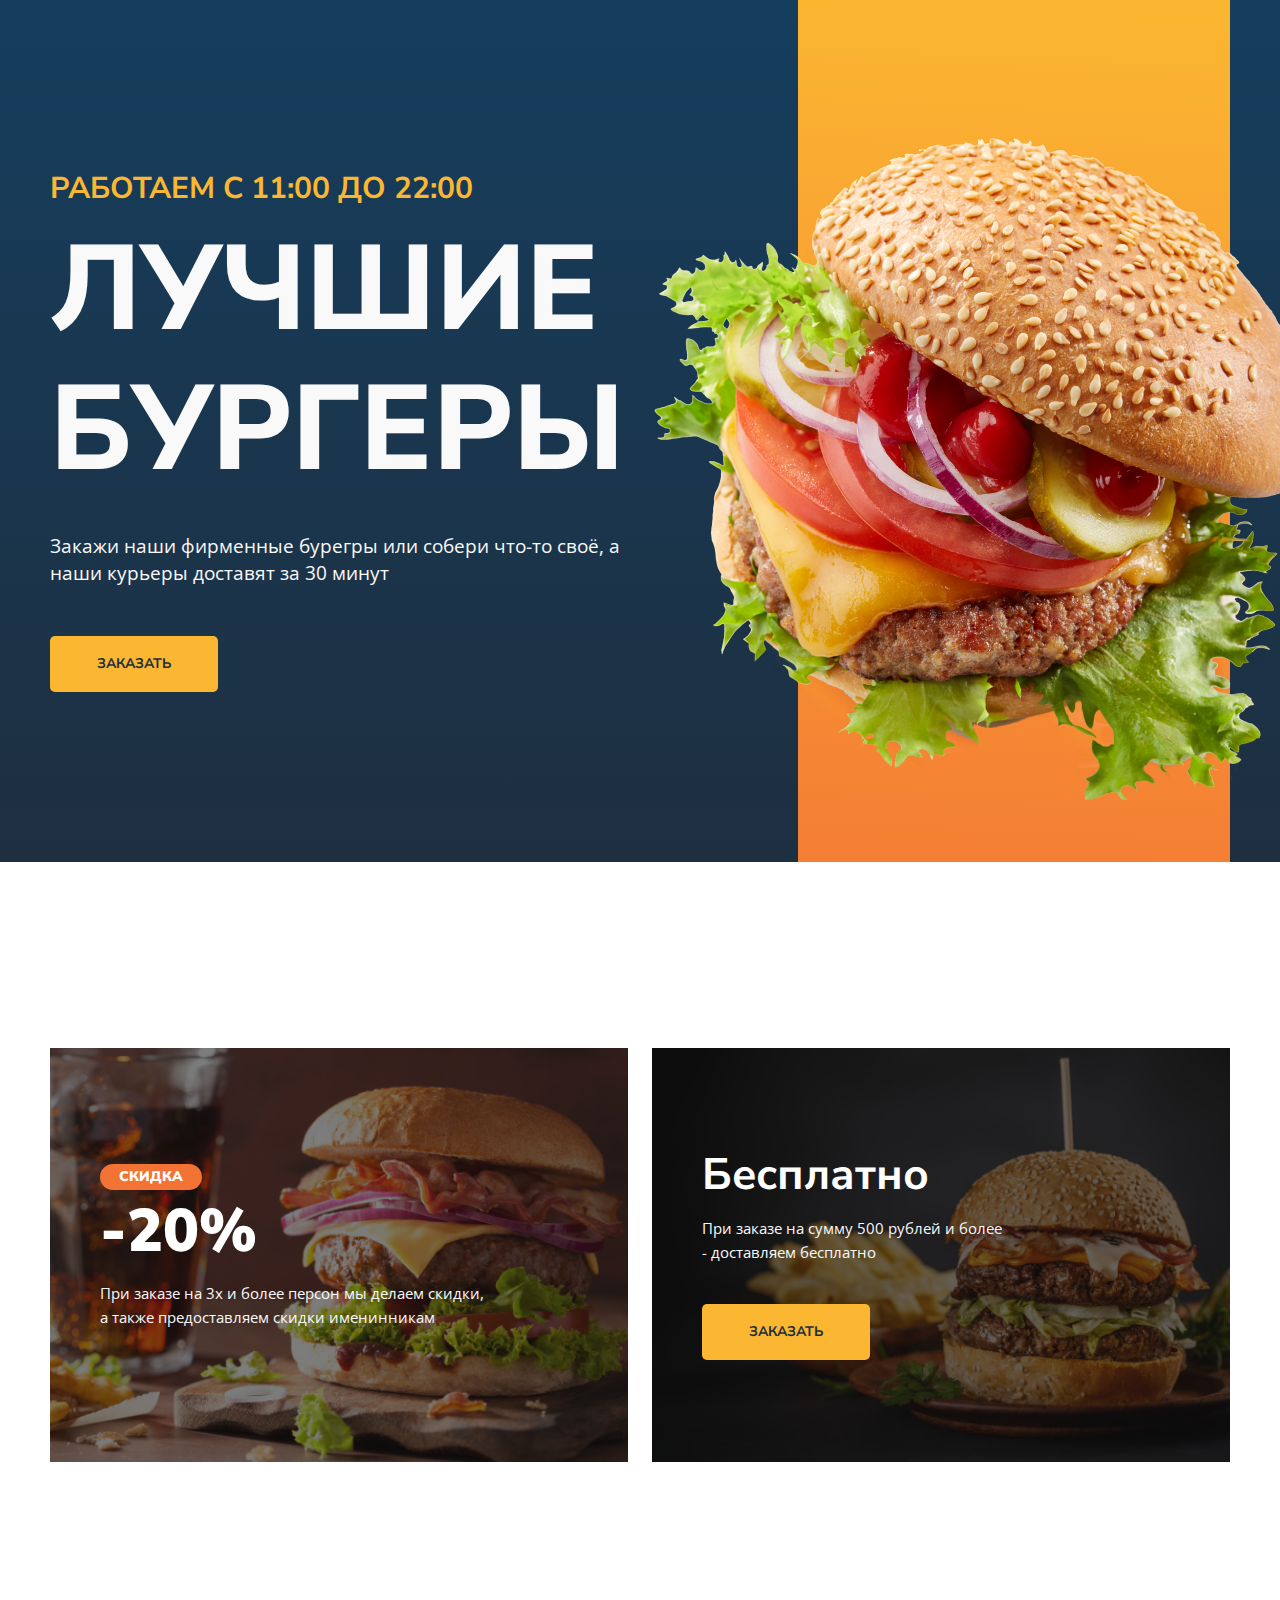
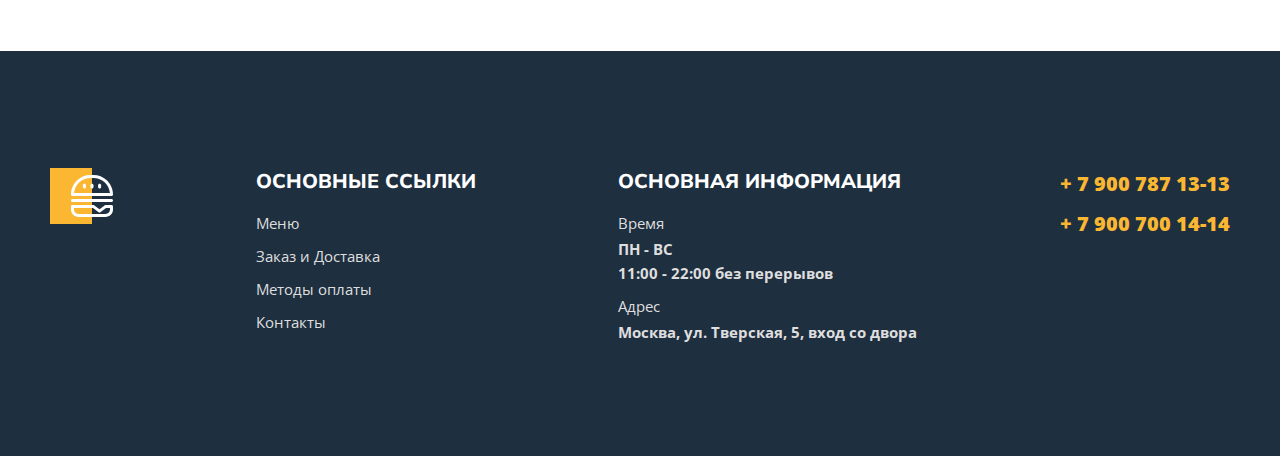
==== index.html @ 548b7db0 "Add style" ====
<!DOCTYPE html>
<html lang="ru">
<head>
    <meta charset="UTF-8">
    <meta http-equiv="X-UA-Compatible" content="IE=edge">
    <meta name="viewport" content="width=<device-width>, initial-scale=1.0">
    <title>Document</title>
    <link rel="preconnect" href="https://fonts.googleapis.com">
    <link rel="preconnect" href="https://fonts.gstatic.com" crossorigin>
    <link href="https://fonts.googleapis.com/css2?family=Nunito+Sans:wght@600;700;800;900&family=Open+Sans:wght@400;600;700&display=swap" rel="stylesheet">
    <link rel="stylesheet" href="styles/normalize.css">
    <link rel="stylesheet" href="styles/main.css">
</head>
<body>
    <div class="main">
        <div class="wrapper">
            <div class="content">
                <h1 class="content-title">
                    <span>работаем с 11:00 до 22:00</span>
                    Лучшие бургеры
                </h1>
                <p class="content-text">Закажи наши фирменные бурегры или собери что-то своё, а наши курьеры доставят за 30 минут</p>
                <a class="conent-link" href="menu.html">заказать</a>
            </div>
            <div class="visual">
                <div class="visual-bg"></div>
                <img src="images/burger.png" alt="Burger">
            </div>
        </div>
    </div>
    <div class="promo">
        <div class="wrapper">
            <div class="promo-left">
                <p class="sale">Скидка</p>
                <p class="cost">-20%</p>
                <p class="promo-description">При заказе на 3х и более персон мы делаем скидки, а также предоставляем скидки именинникам</p>
            </div>
            <div class="promo-right">
                <p class="free">Бесплатно</p>
                <p class="promo-description">При заказе на сумму 500 рублей и более - доставляем бесплатно</p>
                <a href="menu.html">Заказать</a>
            </div>
        </div>
    </div>
    <footer class="footer">
        <div class="container">
            <div class="footer-box">
                <div class="footer-item">
                    <img class="footer-logo" src="images/logo-footer.svg" alt="Logo">
                </div>
                <div class="footer-item">
                    <h2>основные ссылки</h2>
                    <ul class="footer-list">
                        <li><a href="menu.html">Меню</a></li>
                        <li><a href="#">Заказ и Доставка</a></li>
                        <li><a href="#">Методы оплаты</a></li>
                        <li><a href="#">Контакты</a></li>
                    </ul>
                </div>
                <div class="footer-item">
                    <h2>основная информация</h2>
                    <ul class="footer-list">
                        <li>
                            <span>Время</span>
                            ПН - ВС <br>
                            11:00 - 22:00 без перерывов
                        </li>
                        <li>
                            <span>Адрес</span>
                            Москва, ул. Тверская, 5, вход со двора
                        </li>
                    </ul>
                </div>
                <div class="footer-tel">
                    <ul class="footer-list futer-list-tel">
                        <li>
                            <a href="tel:+79007871313">+ 7 900 787 13-13</a>
                        </li>
                        <li>
                            <a href="tel:+79007001414">+ 7 900 700 14-14</a>
                        </li>
                    </ul>
                </div>
            </div>
        </div>
    </footer>
</body>
</html>
---- styles/main.css ----
body {
    font-family: 'Nunito Sans', sans-serif;  
}
.container {
    max-width: 1180px;
    margin: 0 auto;
    padding-left: 15px;
    padding-right: 15px;
}
header {
    border-bottom: 1px solid #DEDEDE;
}
.header {
    font-family: 'Open Sans', sans-serif;
    display: flex;
    align-items: center;
    justify-content: space-between;
    padding-top: 26px;
    padding-bottom: 25px;
}
.header-item {
    display: flex;
    align-items: center;
    justify-content: space-between;
    flex-basis: 68.5%;
}
.header-logo {
    display: block;
    background-image: url(..//images/logo.svg);
    width: 176px;
    height: 56px;
    background-repeat: no-repeat;
    background-size: cover;
}
.header-nav {
    display: flex;
    list-style-type: none;
    padding-left: 0;
    gap: 46px;
}
.header-nav a {
    font-weight: 600;
    font-size: 20px;
    color: #443737;
    text-decoration: none;
}
.header-nav a:hover {
    color: #FFC725;
}
.header-nav a::after {
    content: '';
    width: 100%;
    height: 3px;
    border-radius: 1.5px;
    background: transparent;
    display: block;
}
.header-nav a.active::after {
    background: #FFC725;
}
.button {
    display: flex;
    align-items: center;
    background-color: transparent;
    border: none;
    padding: 0;
    gap: 10px;
    cursor: pointer;
}
.button-item {
    position: relative;
}
.button-count {
    font-weight: 700;
    font-size: 13px;
    color: #FFFFFF;
    background: #F37335;
    border-radius: 100%;
    position: absolute;
    width: 17px;
    height: 17px;
    text-align: center;
    line-height: 1.3;
    bottom: 3px;
    right: -4px;
}
.button-text {
    color: #443737;
    font-weight: 700;
    font-size: 15px;
}
.bg {
    text-align: center;
    color: #FFFFFF;
    background-image: url(../images/bg.jpg);
    background-size: cover;
    padding: 142px 0;
    background-position: center center;
    margin-bottom: 140px;
}
.breadcrumbs {
    padding-left: 0;
    margin-top: 0;
    list-style-type: none;
    display: flex;
    justify-content: center;
    gap: 7px;
}
.breadcrumbs a {
    color: #DEDEDE;
    font-size: 15px;
    font-family: 'Open Sans', sans-serif;
    text-decoration: none;
}
.breadcrumbs a:hover {
    color: #FFC725;
}
.breadcrumbs a::before {
    content: '/';
    position: relative;
    left: -3px;
    pointer-events: none;
}
.breadcrumbs a:hover::before {
    color: #DEDEDE;
}
.breadcrumbs li:first-child a::before {
    display: none;
}
.title {
    font-weight: 700;
    font-size: 79px;
    margin-top: 17px;
    margin-bottom: 20px;
}
.description {
    font-family: 'Open Sans', sans-serif;
    font-size: 15px;
    line-height: 1.6;
    color: #FAF9F9;
    max-width: 320px;
    margin: 0 auto;
}
.banner-box {
    background-image: url(../images/banner-bg.jpg);
    background-size: cover;
    background-position: center center;
    background-repeat: no-repeat;
    margin-bottom: 64px;
    padding: 100px 100px;
}
.banner-title {
    color: #FFFFFF;
    font-weight: 900;
    font-size: 60px;
    margin-top: 0;
    margin-bottom: 13px;
}
.discount {
    font-family: 'Open Sans', sans-serif;
    font-weight: 600;
    font-size: 14px;
    text-align: center;
    text-transform: uppercase;
    background-color: #F37335;
    border-radius: 14px;
    display: block;
    max-width: 60px;
    padding: 5px 17px;
    margin-bottom: 7px;
}
.banner-text {
    font-family: 'Open Sans', sans-serif;
    color: #FAF9F9;
    font-weight: 400;
    font-size: 15px;
    line-height: 1.6;
    max-width: 309px;
    margin-top: 0;
    margin-bottom: 15px;
}
.banner-link {
    display: block;
    font-weight: 700;
    font-size: 14px;
    text-transform: uppercase;
    text-align: center;
    color: #1E2F40;
    text-decoration: none;
    background-color: #FBB731;
    border-radius: 5px;
    padding: 21px 8px;
    max-width: 150px;
    border: 1px solid #FBB731;
}
.banner-link:hover {
    background-color: transparent;
    color: #FBB731;
}
.menu {
    margin-bottom: 100px;
}
.menu-header {
    display: flex;
    align-items: center;
    justify-content: space-between;
}
.menu-title {
    font-weight: 700;
    font-size: 44px;
    color: #1B2A49;
    text-transform: uppercase;
}
.menu-select {
    border: 1px solid #DEDEDE;
    padding: 13px 30px;
    border-radius: 22px;
    color: #443737;
    font-size: 15px;
    appearance: none;
    flex-basis: 279px;
    background-image: url(../images/arrow.svg);
    background-size: 12.79px 7.75px;
    background-repeat: no-repeat;
    background-position: 89% center;
    cursor: pointer;
}
.menu-grid {
    display: grid;
    grid-template-columns: repeat(3, 1fr);
    gap: 52px 20px;
    text-align: center;
    margin-bottom: 68px;
}
.menu-grid-cover {
    width: 100%;
    height: 430px;
    position: relative;
    overflow: hidden;
    margin-bottom: 23px;
}
.menu-grid-cover img {
    position: absolute;
    left: 50%;
    top: 50%;
    transform: translate(-50%, -50%);
    object-fit: cover;
    width: 100%;
    height: 430px;
}
.menu-grid-title {
    font-weight: 600;
    font-size: 30px;
    color: #1B2A49;
    margin: 0;
}
.menu-grid-price {
    font-weight: 700;
    font-size: 20px;
    color: #979797;
    text-align: center;
    margin-top: 8px;
    margin-bottom: 22px;
}
.menu-grid-btn {
    background-color: #FBB731;
    border-radius: 5px;
    border: none;
    display: flex;
    align-items: center;
    justify-content: center;
    padding: 9px 36px;
    margin: 0 auto;
    gap: 5px;
    cursor: pointer;
}
.menu-grid-btn:hover {
    background-color: #F37335;
}
.menu-grid-icon {
    background-image: url(../images/cart-menu.svg);
    background-repeat: no-repeat;
    background-size: cover;
    width: 18px;
    height: 18px;
    display: block;
}
.menu-grid-text {
    color: #1E2F40;
    font-weight: 700;
    font-size: 14px;
    text-align: center;
    text-transform: uppercase;
}
.footer {
    background: #1E2F40;
    color: #FFFFFF;
    padding-top: 117px;
    padding-bottom: 96px;
    margin-top: 143px;
}
.footer-box {
    display: flex;
    justify-content: space-between;
}
.footer-logo {
    width: 63px;
    height: 56px;
}
.footer-item h2 {
    font-size: 20px;
    font-weight: 800;
    text-transform: uppercase;
    margin-bottom: 18px;
    margin-top: 2px;
}
.footer-list li {
    margin-bottom: 9px;
    font-family: 'Open Sans', sans-serif;
    font-size: 15px;
    color: #DEDEDE;
    font-weight: 700;
    line-height: 24px;
}
.footer-list a {
    color: #DEDEDE;
    text-decoration-line: none;
    font-weight: 400;
}
.footer-list a:hover {
    color: #FBB731;
}
.footer-item span {
    color: #DEDEDE;
    display: block;
    font-weight: 400;
    margin-bottom: 2px;
}
.futer-list-tel {
    margin-top: 4px;
}
.futer-list-tel li {
    margin-bottom: 15px;
}
.futer-list-tel a {
    font-size: 20px;
    font-weight: 900;
    color: #FBB731;
}
.futer-list-tel a:hover {
    color: #FFFFFF;
}
.footer-list {
    padding-left: 0;
    list-style-type: none;
}
/* Style Index */
.main {
    background: linear-gradient(180deg, #0C4C7B -100%, #1E2F40 100%);
}
.wrapper {
    max-width: 1180px;
    margin: 0 auto;
    display: flex;
    justify-content: space-between;
}
.content {
    color: #FAF9F9;
    flex: 0 0 500px;
    padding-top: 170px;
    padding-bottom: 170px;
}
.content-title {
    font-size: 120px;
    font-weight: 800;
    text-transform: uppercase;
    line-height: 140px;
    margin-bottom: 0;
    margin-top: 0;
}
.content-title span {
    color: #FBB731;
    font-size: 30px;
    font-weight: 700;
    text-transform: uppercase;
    line-height: 38px;
    display: block;
    margin-bottom: 12px;
}
.content-text {
    font-family: 'Open Sans', sans-serif;
    font-size: 19px;
    line-height: 1.4;
    margin-bottom: 30px;
    margin-top: 33px;
}
.conent-link,
.promo a {
    color: #1E2F40;
    background-color: #FBB731;
    border-radius: 5px;
    text-decoration: none;
    padding: 20px 47px;
    display: inline-block;
    text-transform: uppercase;
    font-size: 14px;
    font-weight: 700;
    margin-top: 20px;
}
.visual {
    flex-grow: 1;
    display: flex;
    justify-content: flex-end;
    position: relative;
}
.visual-bg {
    width: 432px;
    height: 100%;
    background: linear-gradient(2.42deg, #F37335 -19.6%, #FBB731 100.79%, #FDC830 100.79%);
}
.main img {
    width: 829px;
    position: absolute;
    right: -168px;
}
.promo {
    padding-top: 186px;
    padding-bottom: 46px;
}
.promo-left, 
.promo-right {
    flex: 0 0 49%;
    color: #FFFFFF;
    box-sizing: border-box;
    background-repeat: no-repeat;
    background-size: cover;
    background-position: center;
}
.promo-left {
    background-image: url(..//images/promo-left.png);
    padding: 116px 50px;
}
.promo-right {
    background-image: url(..//images/promo-right.png);
    padding: 102px 50px;
}
.sale {
    font-size: 14px;
    font-weight: 900;
    background: #F37335;
    padding: 5px 19px;
    border-radius: 14px;
    display: inline-block;
    text-transform: uppercase;
    margin-bottom: 7px;
    margin-top: 0;
}
.cost {
    font-size: 60px;
    font-weight: 900;
    margin-bottom: 8px;
    margin-top: 0;
}
.promo-description {
    color: #FAF9F9;
    font-family: 'Open Sans', sans-serif;
    font-size: 15px;
    line-height: 24px;
    margin-bottom: 0;
}
.promo-left .promo-description {
    max-width: 392px;
}
.promo-right .promo-description {
    max-width: 300px;
    margin-bottom: 20px;
}
.free {
    font-size: 44px;
    font-weight: 700;
    margin-bottom: 10px;
    margin-top: 0;
}
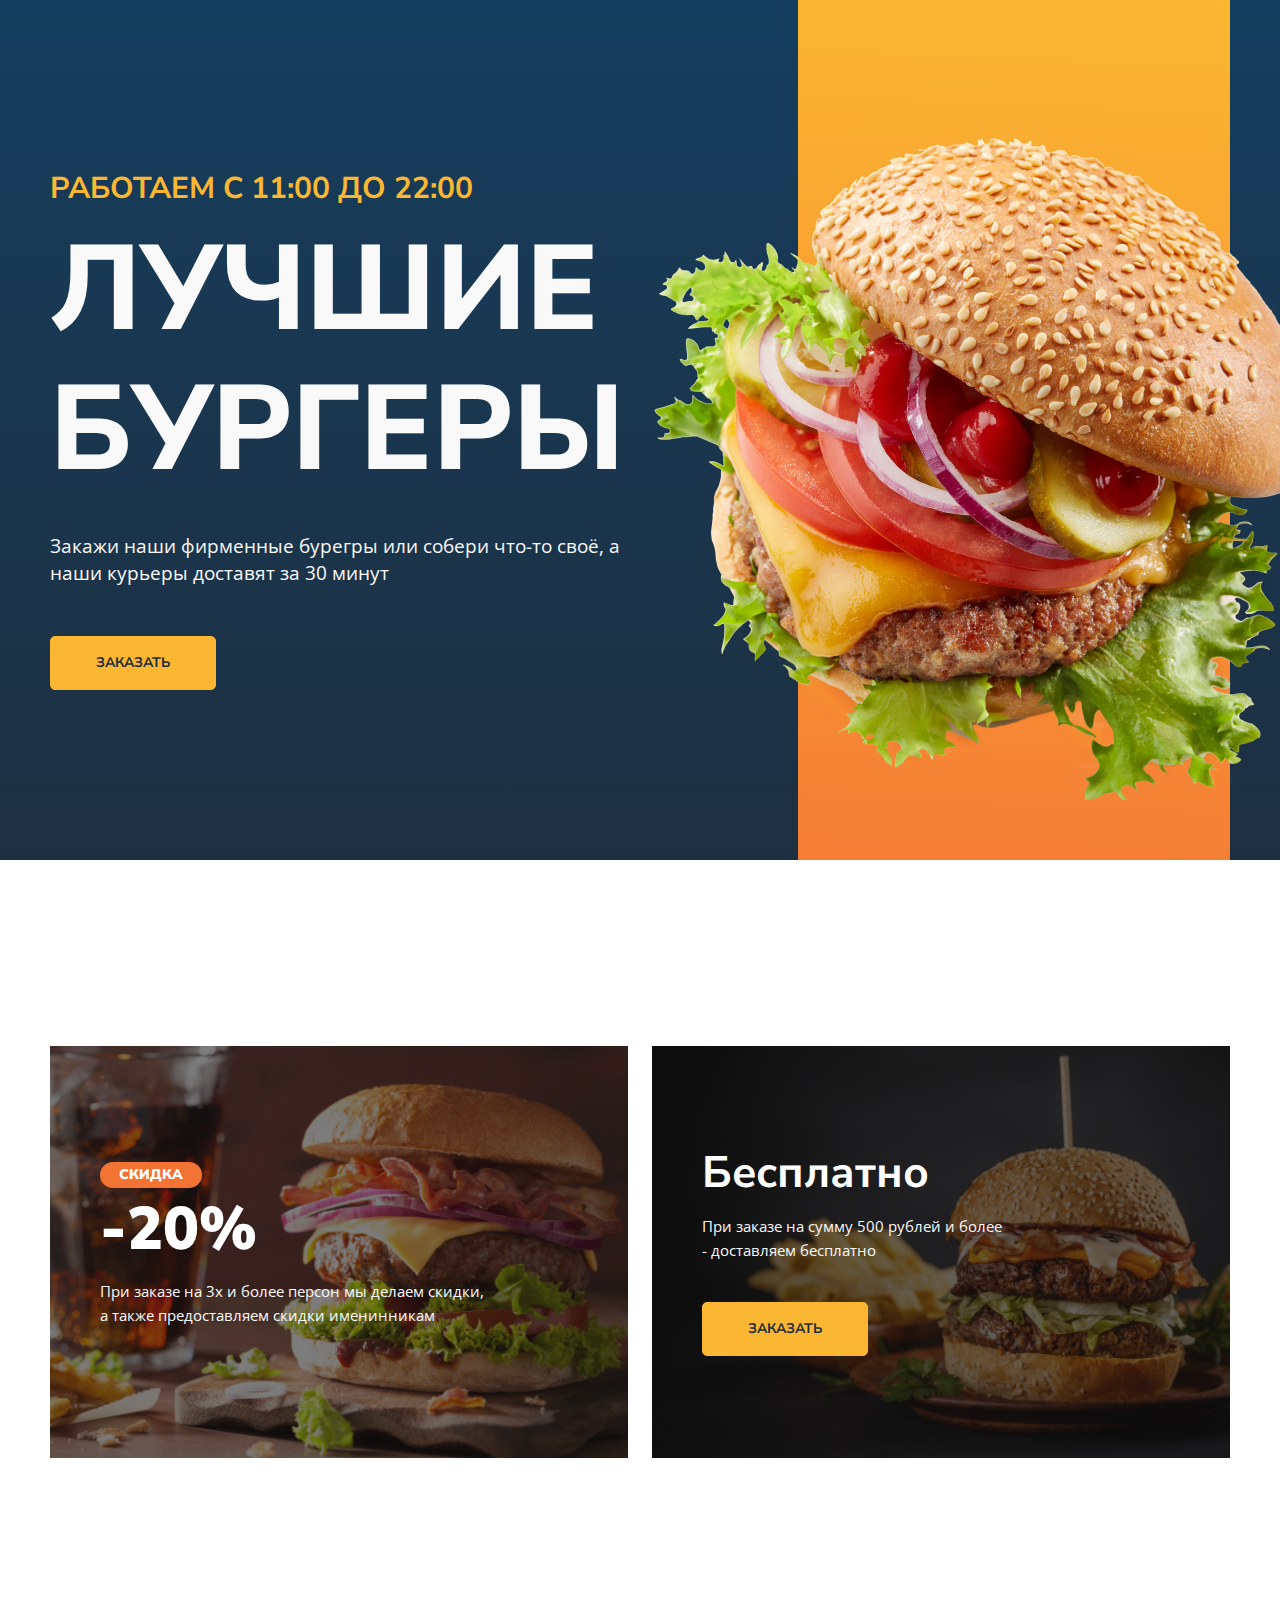
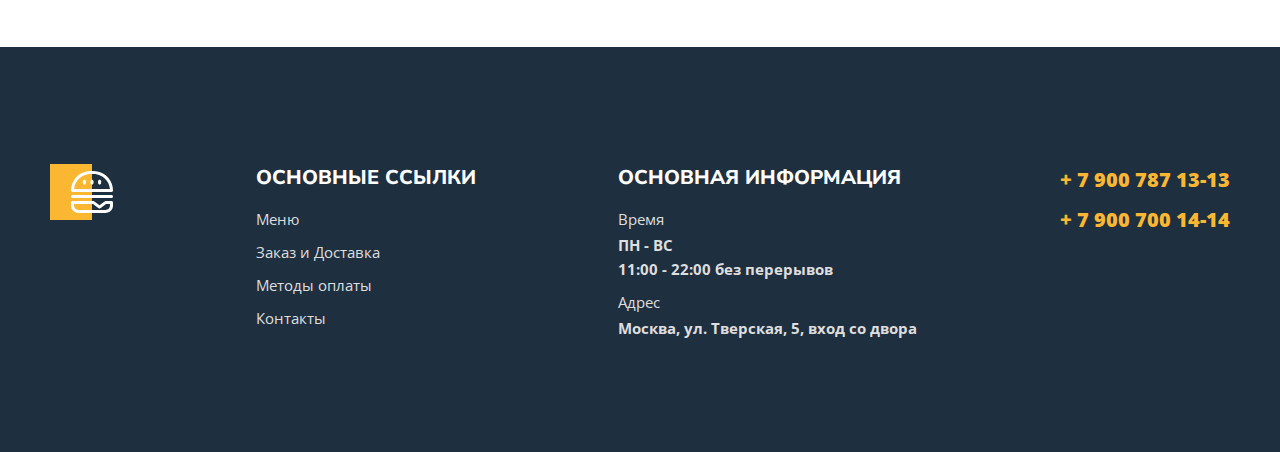
==== commit 0d8ab79c: "Add styles" ====
--- a/index.html
+++ b/index.html
@@ -4,7 +4,7 @@
     <meta charset="UTF-8">
     <meta http-equiv="X-UA-Compatible" content="IE=edge">
     <meta name="viewport" content="width=<device-width>, initial-scale=1.0">
-    <title>Document</title>
+    <title>Burger</title>
     <link rel="preconnect" href="https://fonts.googleapis.com">
     <link rel="preconnect" href="https://fonts.gstatic.com" crossorigin>
     <link href="https://fonts.googleapis.com/css2?family=Nunito+Sans:wght@600;700;800;900&family=Open+Sans:wght@400;600;700&display=swap" rel="stylesheet">
@@ -20,7 +20,7 @@
                     Лучшие бургеры
                 </h1>
                 <p class="content-text">Закажи наши фирменные бурегры или собери что-то своё, а наши курьеры доставят за 30 минут</p>
-                <a class="conent-link" href="menu.html">заказать</a>
+                <a class="content-link" href="menu.html">заказать</a>
             </div>
             <div class="visual">
                 <div class="visual-bg"></div>
--- a/styles/main.css
+++ b/styles/main.css
@@ -31,6 +31,9 @@
     height: 56px;
     background-repeat: no-repeat;
     background-size: cover;
+}
+a {
+    transition: 0.2s;
 }
 .header-nav {
     display: flex;
@@ -146,7 +149,7 @@
     background-size: cover;
     background-position: center center;
     background-repeat: no-repeat;
-    margin-bottom: 64px;
+    margin-bottom: 44px;
     padding: 100px 100px;
 }
 .banner-title {
@@ -192,13 +195,15 @@
     padding: 21px 8px;
     max-width: 150px;
     border: 1px solid #FBB731;
+    transition: 0.2s;
 }
 .banner-link:hover {
     background-color: transparent;
     color: #FBB731;
 }
 .menu {
-    margin-bottom: 100px;
+    margin-bottom: 69px;
+    padding-top: 20px;
 }
 .menu-header {
     display: flex;
@@ -273,6 +278,7 @@
     margin: 0 auto;
     gap: 5px;
     cursor: pointer;
+    transition: 0.2s;
 }
 .menu-grid-btn:hover {
     background-color: #F37335;
@@ -354,6 +360,30 @@
     padding-left: 0;
     list-style-type: none;
 }
+.button-up {
+    background-color: #FBB731;
+    font-weight: 700;
+    font-size: 14px;
+    text-transform: uppercase;
+    color: #1E2F40;
+    text-decoration: none;
+    padding: 5px 20px;
+    position: fixed;
+    bottom: 20px;
+    right: 20px;
+    border-radius: 5px;
+    transition: 1s;
+}
+.button-up.hidden {
+    opacity: 0;
+}
+.button-up.visible {
+    opacity: 1;
+}
+.button-up:hover {
+    background-color: #F37335;
+}
+
 /* Style Index */
 .main {
     background: linear-gradient(180deg, #0C4C7B -100%, #1E2F40 100%);
@@ -394,18 +424,28 @@
     margin-bottom: 30px;
     margin-top: 33px;
 }
-.conent-link,
+.content-link,
 .promo a {
     color: #1E2F40;
     background-color: #FBB731;
     border-radius: 5px;
     text-decoration: none;
-    padding: 20px 47px;
+    padding: 18px 45px;
+    border: 1px solid #FBB731;
     display: inline-block;
     text-transform: uppercase;
     font-size: 14px;
     font-weight: 700;
     margin-top: 20px;
+    transition: 0.2s;
+}
+.content-link:hover {
+    background-color: transparent;
+    color: #FBB731;
+}
+.promo a:hover {
+    background-color: transparent;
+    color: #FBB731;
 }
 .visual {
     flex-grow: 1;
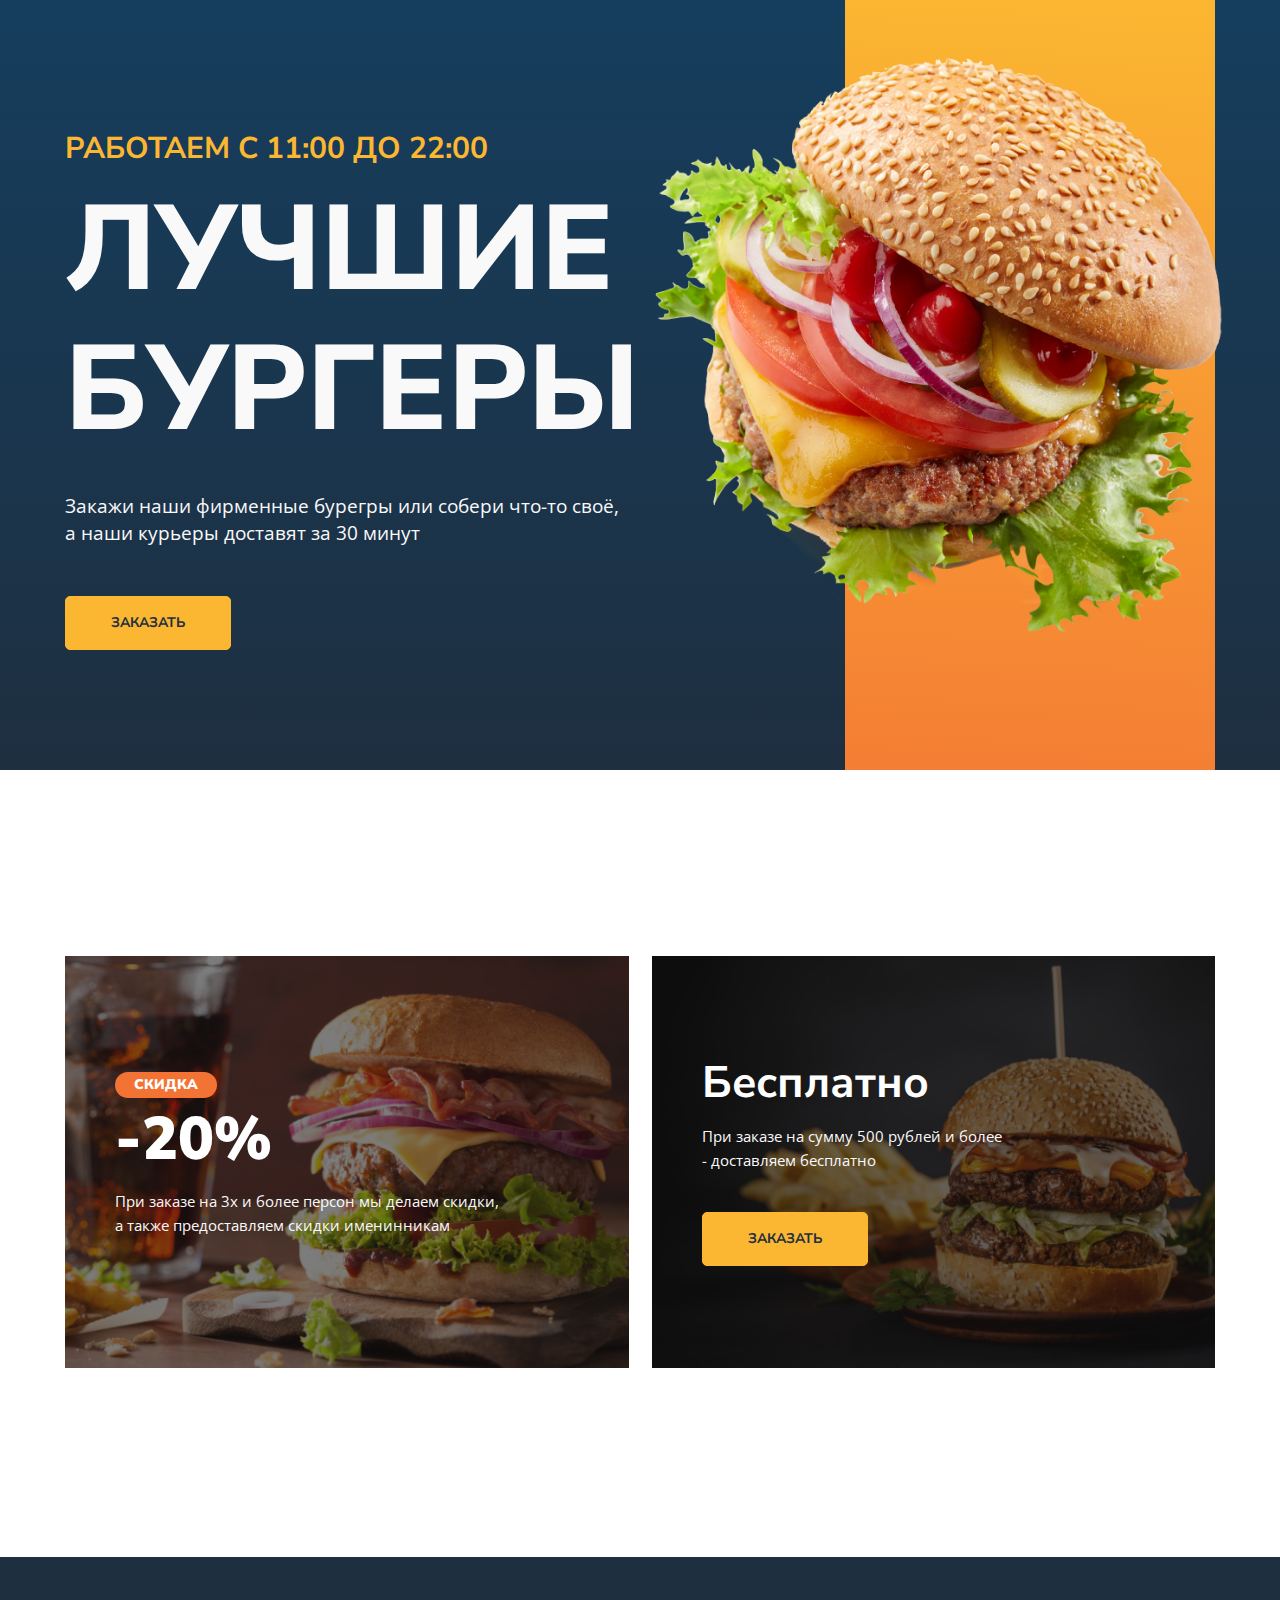
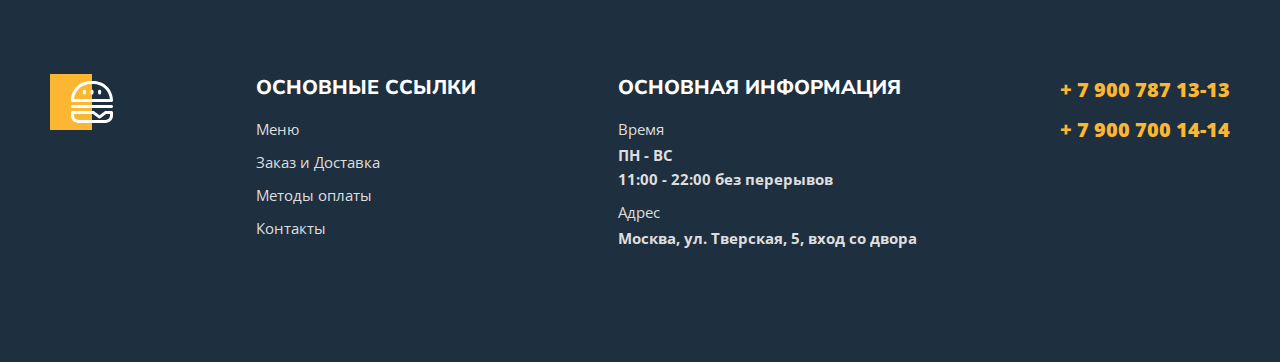
==== commit 1cec174e: "add styles" ====
--- a/index.html
+++ b/index.html
@@ -19,7 +19,7 @@
                     <span>работаем с 11:00 до 22:00</span>
                     Лучшие бургеры
                 </h1>
-                <p class="content-text">Закажи наши фирменные бурегры или собери что-то своё, а наши курьеры доставят за 30 минут</p>
+                <p class="content-text">Закажи наши фирменные бурегры или собери что-то своё, а&nbspнаши курьеры доставят за 30 минут</p>
                 <a class="content-link" href="menu.html">заказать</a>
             </div>
             <div class="visual">
@@ -56,6 +56,14 @@
                         <li><a href="#">Методы оплаты</a></li>
                         <li><a href="#">Контакты</a></li>
                     </ul>
+                    <ul class="footer-list futer-list-tel">
+                        <li>
+                            <a href="tel:+79007871313">+ 7 900 787 13-13</a>
+                        </li>
+                        <li>
+                            <a href="tel:+79007001414">+ 7 900 700 14-14</a>
+                        </li>
+                    </ul>
                 </div>
                 <div class="footer-item">
                     <h2>основная информация</h2>
--- a/styles/main.css
+++ b/styles/main.css
@@ -147,7 +147,7 @@
 .banner-box {
     background-image: url(../images/banner-bg.jpg);
     background-size: cover;
-    background-position: center center;
+    background-position: 0 center;
     background-repeat: no-repeat;
     margin-bottom: 44px;
     padding: 100px 100px;
@@ -308,6 +308,7 @@
 .footer-box {
     display: flex;
     justify-content: space-between;
+    gap: 20px;
 }
 .footer-logo {
     width: 63px;
@@ -522,3 +523,407 @@
     margin-top: 0;
 }
 
+/* Modal */
+
+.burger {
+    width: 34px;
+    height: 22px;
+    background-image: url(..//images/burger.svg);
+    background-color: transparent;
+    border: none;
+    cursor: pointer;
+    background-repeat: no-repeat;
+    background-size: contain;
+}
+
+.modal {
+    background-color: #FFF8DC;
+    max-width: 500px;
+    text-align: center;
+    position: absolute;
+    top: -400px;
+    left: 0;
+    right: 0;
+    margin: 20px auto 0;
+    padding: 40px 30px;
+    box-sizing: border-box;
+    transition: .5s;
+}
+
+.modal .header-nav {
+    flex-direction: column;
+    align-items: center;
+    gap: 23px;
+    margin: 0;
+}
+
+.burger-close {
+    width: 22px;
+    height: 22px;
+    background-image: url(..//images/close.svg);
+    background-repeat: no-repeat;
+    background-size: contain;
+    background-color: transparent;
+    border: none;
+    cursor: pointer;
+    position: absolute;
+    top: 20px;
+    right: 20px;
+}
+
+
+/* Responsive */
+
+/* Main */
+@media (min-width: 1367px) {
+    .main img {
+        width: 740px;
+        right: -84px;
+    }
+}
+@media (min-width: 1201px) {
+    .wrapper {
+        max-width: 1150px;
+    }
+    .content {
+        padding-top: 130px;
+        padding-bottom: 120px;
+    }
+    .main img {
+        width: 587px;
+        right: -9px;
+        bottom: 136px;
+    }
+    .visual-bg {
+        width: 370px;
+    }
+}
+@media (max-width: 1200px) {
+    .wrapper {
+        max-width: 956px;
+    }
+    .content {
+        padding-top: 130px;
+        padding-bottom: 120px;
+    }
+    .content-title {
+        font-size: 100px;
+        line-height: 1.1;
+    }
+    .content-title span {
+        font-size: 24px;
+        margin-bottom: 8px;
+    }
+    .content-text {
+        font-size: 16px;
+    }
+    .visual-bg {
+        width: 310px;
+    }
+    .main img {
+        width: 480px;
+        right: -14px;
+        bottom: 130px;
+    }
+    .promo-left,
+    .promo-right {
+        padding: 80px 30px;
+    }
+    .content-link, .promo a {
+        margin-top: 0px;
+    }
+}
+@media (max-width: 1000px) {
+    .wrapper {
+        max-width: 738px;
+    }
+    .content {
+        padding-top: 42px;
+        padding-bottom: 122px;
+    }
+    .content-title span {
+        font-size: 22px;
+        margin-bottom: 8px;
+    }
+    .content-title {
+        font-size: 86px;
+        line-height: 98px;
+    }
+    .content-text {
+        font-size: 14px;
+        max-width: 406px;
+        margin-bottom: 34px;
+        margin-top: 24px;
+    }
+    .content-link, .promo a {
+        font-size: 13px;
+        padding: 17px 40px;
+    }
+    .visual-bg {
+        width: 210px;
+    }
+    .main img {
+        width: 415px;
+        right: -80px;
+        bottom: -58px;
+    }
+    .promo {
+        padding-top: 108px;
+    }
+    .promo-left, .promo-right {
+        padding: 43px 30px;
+    }
+    .promo-description {
+        margin-bottom: 20px;
+    }
+}
+
+
+/* Menu */
+
+@media (min-width: 1001px) {
+    .footer-list + .futer-list-tel {
+        display: none;
+    }
+}
+@media (max-width: 1000px) {
+    .container {
+        max-width: 738px;
+    }
+    .header-logo {
+        width: 150px;
+        height: 48px;
+        background-size: contain;
+    }
+    .header-nav {
+        gap: 22px;
+    }
+    .header-item {
+        flex-basis: 75.5%;
+    }
+    .bg {
+        margin-bottom: 72px;
+    }
+    .banner-box {
+        background-position: -80px center;
+        padding: 100px 40px;
+        margin-bottom: 23px;
+    }
+    .menu-grid {
+        grid-template-columns: repeat(2, 1fr);
+        gap: 52px 15px;
+    }
+    .menu-grid-price {
+        margin-bottom: 24px;
+    }
+    .menu-other {
+        overflow: hidden;
+        height: 605px;
+    }
+    .menu-other .menu-title {
+        margin-top: 0;
+    }
+    .menu-other .menu-grid {
+        display: flex;
+        width: auto;
+        overflow-x: scroll;
+        overflow-y: hidden;
+        padding-bottom: 50px;
+    }
+    .menu-other .menu-grid-item {
+        flex: 0 0 281px;
+    }
+    .menu-other .menu-grid-cover,
+    .menu-other .menu-grid-cover img {
+        height: 320px;
+    }
+    .footer {
+        margin-top: 92px;
+        padding-top: 63px;
+        padding-bottom: 60px;
+    }
+    .footer-tel {
+        display: none;
+    }
+    .footer-list + .futer-list-tel {
+        display: block;
+    }
+    .footer-list + .futer-list-tel {
+            padding-top: 6px;
+        }
+}
+@media (min-width: 766px) {
+    .header-burger {
+        display: none;
+    }
+}
+@media (max-width: 765px) {
+    nav {
+        display: none;
+    }
+    .header {
+        gap: 21px;
+    }
+    .footer-list + .futer-list-tel {
+        padding-top: 30px;
+    }
+}
+@media (max-width: 680px) {
+    .footer-tel {
+        display: block;
+        text-align: right;
+    }
+    .footer-list + .futer-list-tel {
+        display: none;
+    }
+    .futer-list-tel {
+        margin-top: 0px;
+    }
+    .futer-list-tel li {
+        margin-bottom: 12px;
+    }
+    .footer {
+        margin-bottom: 0;
+        padding-top: 60px;
+        padding-bottom: 25px;
+    }
+    .footer-box {
+        display: grid;
+        grid-template-areas:
+            'logo tel'
+            'link link'
+            'info info';
+        gap: 0;
+    }
+    .footer-item:nth-child(1) {
+        grid-area: logo;
+    }
+    .footer-item:nth-child(2) {
+        grid-area: link;
+    }
+    .footer-item:nth-child(3) {
+        grid-area: info;
+    }
+    .footer-item:nth-child(4) {
+        grid-area: tel;
+    }
+    .footer-logo {
+        margin-bottom: 40px;
+    }
+    .footer-list {
+        margin-bottom: 40px;
+    
+}
+@media (max-width: 567px) {
+    .title {
+        font-size: 38px;
+    }
+    .breadcrumbs a {
+        font-size: 14px;
+    }
+    .description {
+        font-size: 12px;
+    }
+    .bg {
+        padding: 55px 0;
+    }
+    .banner-box {
+        background-position: 17% center;
+        padding: 35px 24px 40px;
+    }
+    .menu-title {
+        font-size: 27px;
+        margin-bottom: 34px;
+    }
+    .menu-select {
+        font-size: 12px;
+        flex-basis: 50%;
+        background-position: 91% center;
+        margin-bottom: 18px;
+    }
+    .menu-grid {
+        gap: 25px 10px;
+    }
+    .menu-grid-title {
+        font-size: 18px;
+    }
+    .menu-grid-cover {
+        height: 57vw;
+        margin-bottom: 10px;
+    }
+    .menu-grid-cover img {
+        height: 100%;
+    }
+    .menu-grid-btn 
+    {
+        padding: 10px 21px 10px 28px;
+    }
+    .menu-other {
+        overflow: hidden;
+        height: 108vw;
+    }
+    .menu-other .menu-grid {
+        padding-bottom: 24vw;
+    }
+    .menu-other .menu-grid-item {
+        flex: 0 0 30vw;
+    }
+    .menu-other .menu-grid-cover {
+        height: 53vw;
+    }
+    .menu-other .menu-grid-cover img {
+        height: 100%;
+    }
+    .footer {
+        margin-top: 0;
+    }
+    
+}
+@media (max-width:414px) {
+    .title {
+        margin-top: 28px;
+        margin-bottom: 11px;
+    }
+    .menu-grid-title {
+        font-size: 13px;
+    }
+    .menu-grid-price {
+        font-size: 16px;
+    }
+}
+@media (max-width:375px) {
+    .menu-header {
+        gap: 27px;
+    }
+}
+@media (max-width: 360px) {
+    .header-logo {
+        width: 116px;
+        height: 37px;
+        background-size: contain;
+    }
+    .footer-item h2 {
+        font-size: 18px;
+    }
+    .menu-other {
+        overflow: hidden;
+        height: 122vw;
+    }
+}
+@media (max-width: 320px) {
+    .bg {
+        margin-bottom: 32px;
+    }
+    .banner-box {
+        background-position: 25% center;
+    }
+    .menu-other {
+        overflow: hidden;
+        height: 122vw;
+    }
+}
+@media (min-width: 320px) {
+    .menu-select {
+        padding: 10px 18px;
+    }
+}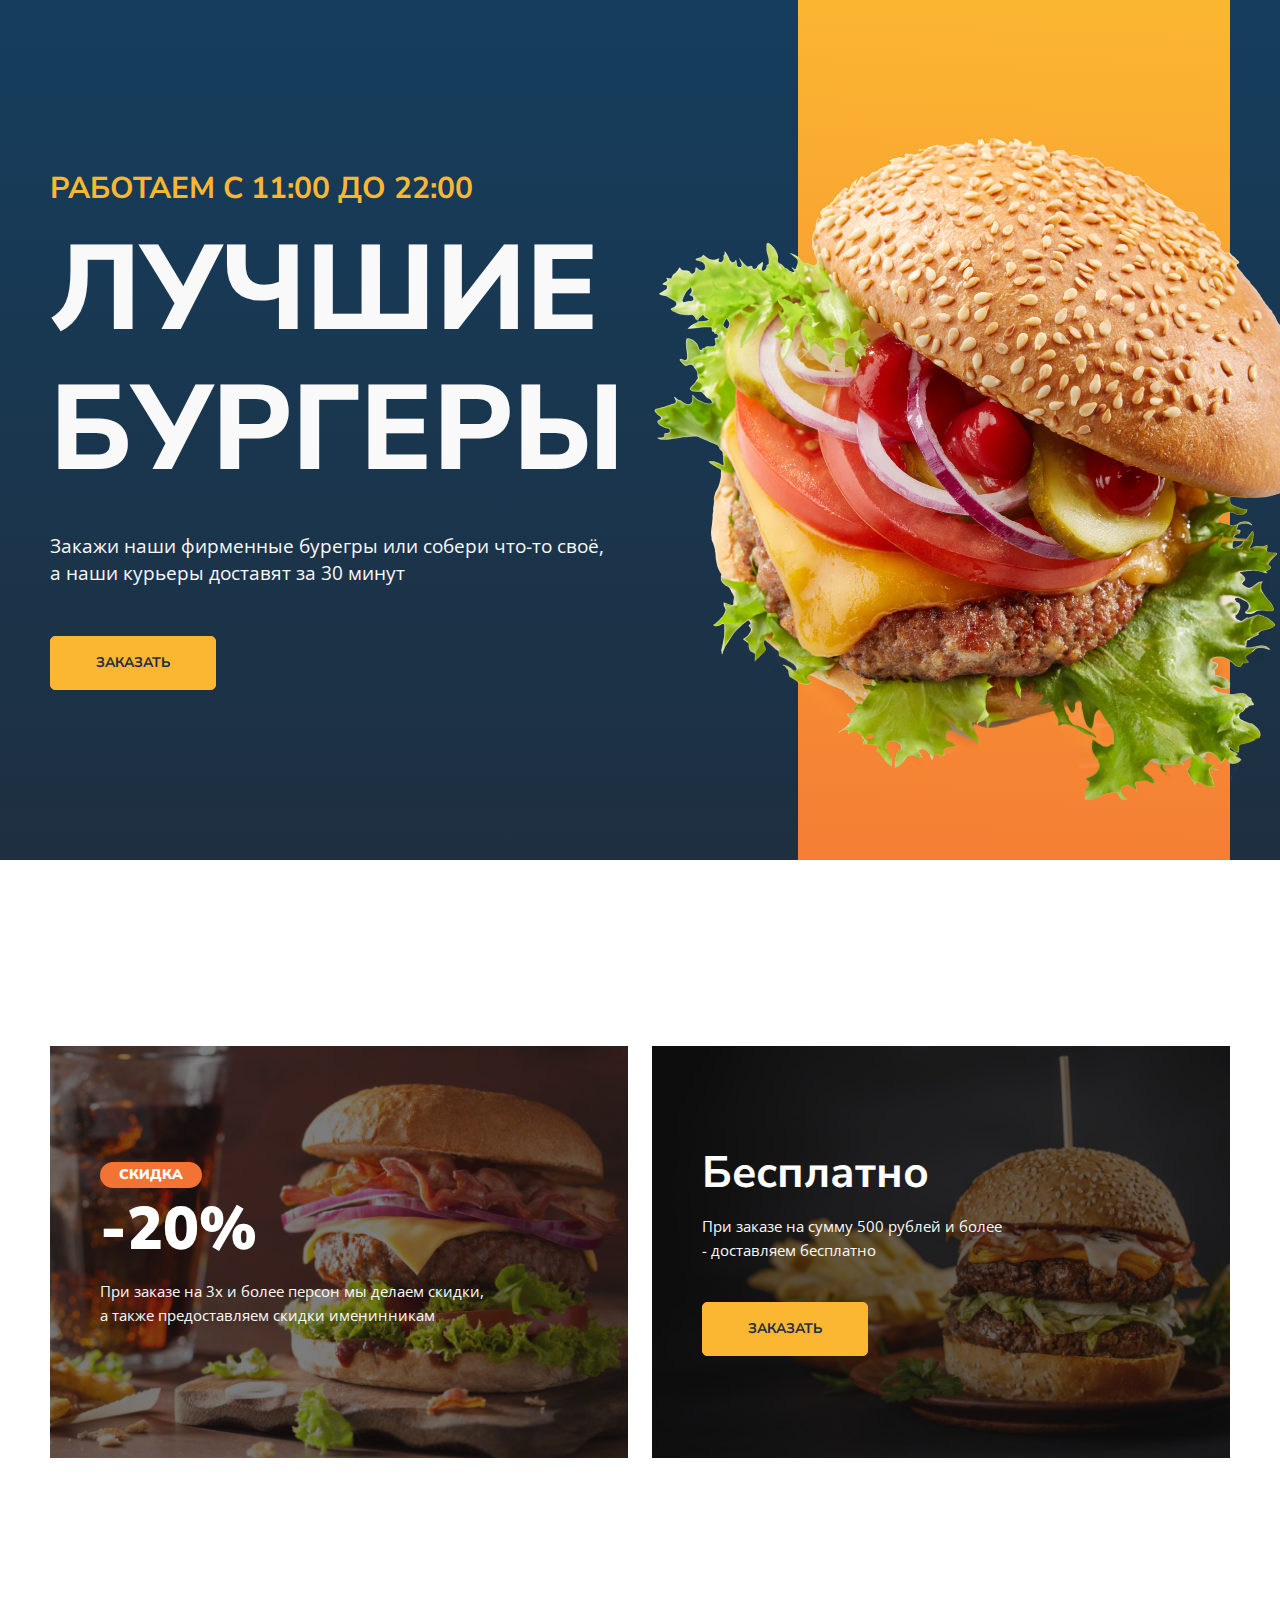
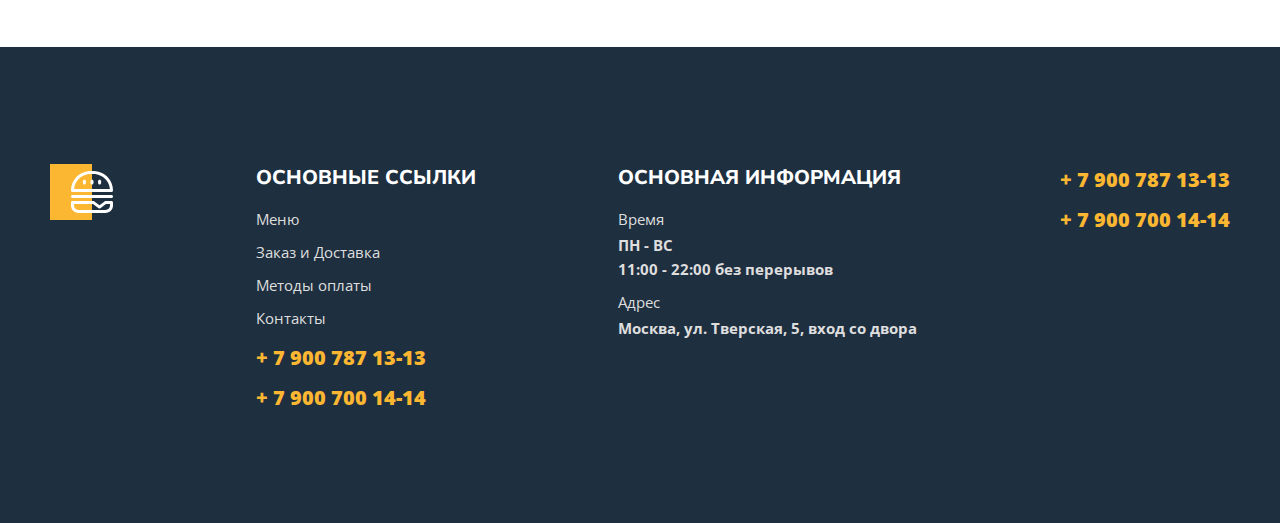
==== commit 9717d77b: "add styles" ====
--- a/index.html
+++ b/index.html
@@ -19,7 +19,7 @@
                     <span>работаем с 11:00 до 22:00</span>
                     Лучшие бургеры
                 </h1>
-                <p class="content-text">Закажи наши фирменные бурегры или собери что-то своё, а&nbspнаши курьеры доставят за 30 минут</p>
+                <p class="content-text">Закажи наши фирменные бурегры или&nbspсобери что-то своё, а&nbspнаши курьеры доставят за 30 минут</p>
                 <a class="content-link" href="menu.html">заказать</a>
             </div>
             <div class="visual">
@@ -33,7 +33,7 @@
             <div class="promo-left">
                 <p class="sale">Скидка</p>
                 <p class="cost">-20%</p>
-                <p class="promo-description">При заказе на 3х и более персон мы делаем скидки, а также предоставляем скидки именинникам</p>
+                <p class="promo-description">При заказе на 3х и более персон мы делаем скидки, а&nbspтакже предоставляем скидки именинникам</p>
             </div>
             <div class="promo-right">
                 <p class="free">Бесплатно</p>
@@ -75,7 +75,7 @@
                         </li>
                         <li>
                             <span>Адрес</span>
-                            Москва, ул. Тверская, 5, вход со двора
+                            Москва, ул. Тверская, 5, вход со&nbspдвора
                         </li>
                     </ul>
                 </div>
--- a/styles/main.css
+++ b/styles/main.css
@@ -386,6 +386,9 @@
 }
 
 /* Style Index */
+body {
+    overflow-x: hidden;
+}
 .main {
     background: linear-gradient(180deg, #0C4C7B -100%, #1E2F40 100%);
 }
@@ -574,110 +577,203 @@
 
 /* Responsive */
 
-/* Main */
-@media (min-width: 1367px) {
-    .main img {
-        width: 740px;
-        right: -84px;
-    }
-}
-@media (min-width: 1201px) {
-    .wrapper {
-        max-width: 1150px;
-    }
-    .content {
-        padding-top: 130px;
-        padding-bottom: 120px;
-    }
-    .main img {
-        width: 587px;
-        right: -9px;
-        bottom: 136px;
-    }
-    .visual-bg {
-        width: 370px;
-    }
-}
-@media (max-width: 1200px) {
-    .wrapper {
-        max-width: 956px;
-    }
-    .content {
-        padding-top: 130px;
-        padding-bottom: 120px;
-    }
-    .content-title {
-        font-size: 100px;
-        line-height: 1.1;
-    }
-    .content-title span {
-        font-size: 24px;
-        margin-bottom: 8px;
-    }
-    .content-text {
-        font-size: 16px;
-    }
-    .visual-bg {
-        width: 310px;
-    }
-    .main img {
-        width: 480px;
-        right: -14px;
-        bottom: 130px;
-    }
-    .promo-left,
-    .promo-right {
-        padding: 80px 30px;
-    }
-    .content-link, .promo a {
-        margin-top: 0px;
-    }
-}
-@media (max-width: 1000px) {
+/* Index */
+
+@media (max-width: 1112px) {
     .wrapper {
         max-width: 738px;
     }
     .content {
         padding-top: 42px;
         padding-bottom: 122px;
+        padding-left: 13px;
+    }
+    .content-title {
+        font-size: 86px;
+        line-height: 1.16;
     }
     .content-title span {
         font-size: 22px;
         margin-bottom: 8px;
     }
-    .content-title {
-        font-size: 86px;
-        line-height: 98px;
-    }
     .content-text {
         font-size: 14px;
-        max-width: 406px;
-        margin-bottom: 34px;
-        margin-top: 24px;
-    }
-    .content-link, .promo a {
+        line-height: 1.4;
+        margin-top: 21px;
+        margin-bottom: 14px;
+        max-width: 385px;
+    }
+    .content-link,
+    .promo a {
         font-size: 13px;
         padding: 17px 40px;
     }
     .visual-bg {
-        width: 210px;
-    }
-    .main img {
-        width: 415px;
-        right: -80px;
-        bottom: -58px;
+        width: 198px;
+    }
+    .main img {
+        width: 471px;
+        height: 505px;
+        top: 124px;
+        right: -116px;
     }
     .promo {
         padding-top: 108px;
+        padding-bottom: 0px;
+    }
+    .promo-left {
+        padding: 44px 30px;
+    }
+    .promo-right {
+        padding: 56px 30px;
+        background-position: -87px center;
+    }
+    .sale {
+    padding: 6px 21px;
+    }
+    cost {
+        margin-bottom: 0;
+    }
+    .free {
+        margin-top: 6px;
+    }
+    .promo-description {
+        margin-top: 11px;
+        margin-bottom: 14px;
+    }
+    .promo-right .promo-description {
+        margin-bottom: 0;
+    }
+}
+@media (max-width: 736px) {
+    .content {
+        padding-bottom: 50px;
+        padding-left: 15px;
+    }
+    .promo {
+        padding-top: 140px;
+        padding-bottom: 60px;
+    }
+    .promo .wrapper {
+        display: flex;
+        flex-direction: column;
+        gap: 20px;
+        align-items: center;
+        justify-content: center;
+    }
+    .promo-left {
+        padding: 43px 30px;
+    }
+    .promo-right {
+        padding: 58px 30px;
     }
     .promo-left, .promo-right {
-        padding: 43px 30px;
+        width: 95%;        
+        background-position: 0px center;
     }
     .promo-description {
-        margin-bottom: 20px;
-    }
-}
-
+        max-width: 375px;
+    }
+}
+@media (max-width: 736px) {
+    .visual-bg {
+        display: none;
+    }
+    .main img {
+    width: 400px;
+    height: 400px;
+    top: 170px;
+    right: -90px;
+    }
+}
+@media (max-width: 680px) {
+    .content {
+        padding-bottom: 105px;
+    }
+    .main img {
+        width: 380px;
+        height: 380px;
+        top: 230px;
+    }
+}
+@media (max-width: 601px) {
+    .main img {
+        width: 360px;
+        height: 360px;
+        top: 280px;
+    }
+}
+@media (max-width: 568px) {
+    .promo {
+        margin-bottom: 80px;
+    }
+}
+@media (max-width: 540px) {
+    .main img {
+        width: 340px;
+        height: 340px;
+        top: 292px;
+        right: -60px;
+    }
+}
+@media (max-width: 480px) {
+    .content {
+        padding-bottom: 170px;
+    }
+    .content-title {
+        font-size: 58px;
+    }
+    .content-title span {
+        font-size: 16px;
+    }
+    .main img {
+        width: 330px;
+        height: 330px;
+        top: 278px;
+        right: -16px;
+    }
+}
+@media (max-width: 460px) {
+    .main img {
+        right: 0;
+    }
+@media (max-width: 428px) {
+    .content {
+        padding-bottom: 190px;
+    }
+    .content-text {
+        max-width: 277px;
+    }
+    .main img {
+        top: 320px;
+        right: 34px;
+    }
+}
+@media (max-width: 414px) {
+    .content {
+        padding-bottom: 214px;
+    }
+    .main img {
+        top: 340px;
+        right: 46px;
+    }
+}
+@media (max-width: 375px) {
+    .main img {
+        top: 340px;
+        right: 90px;
+    }
+}
+@media (max-width: 340px) {
+    .main img {
+        right: 100px;
+    }
+}
+@media (max-width: 320px) {
+    .main img {
+        right: 120px;
+    }
+}
 
 /* Menu */
 
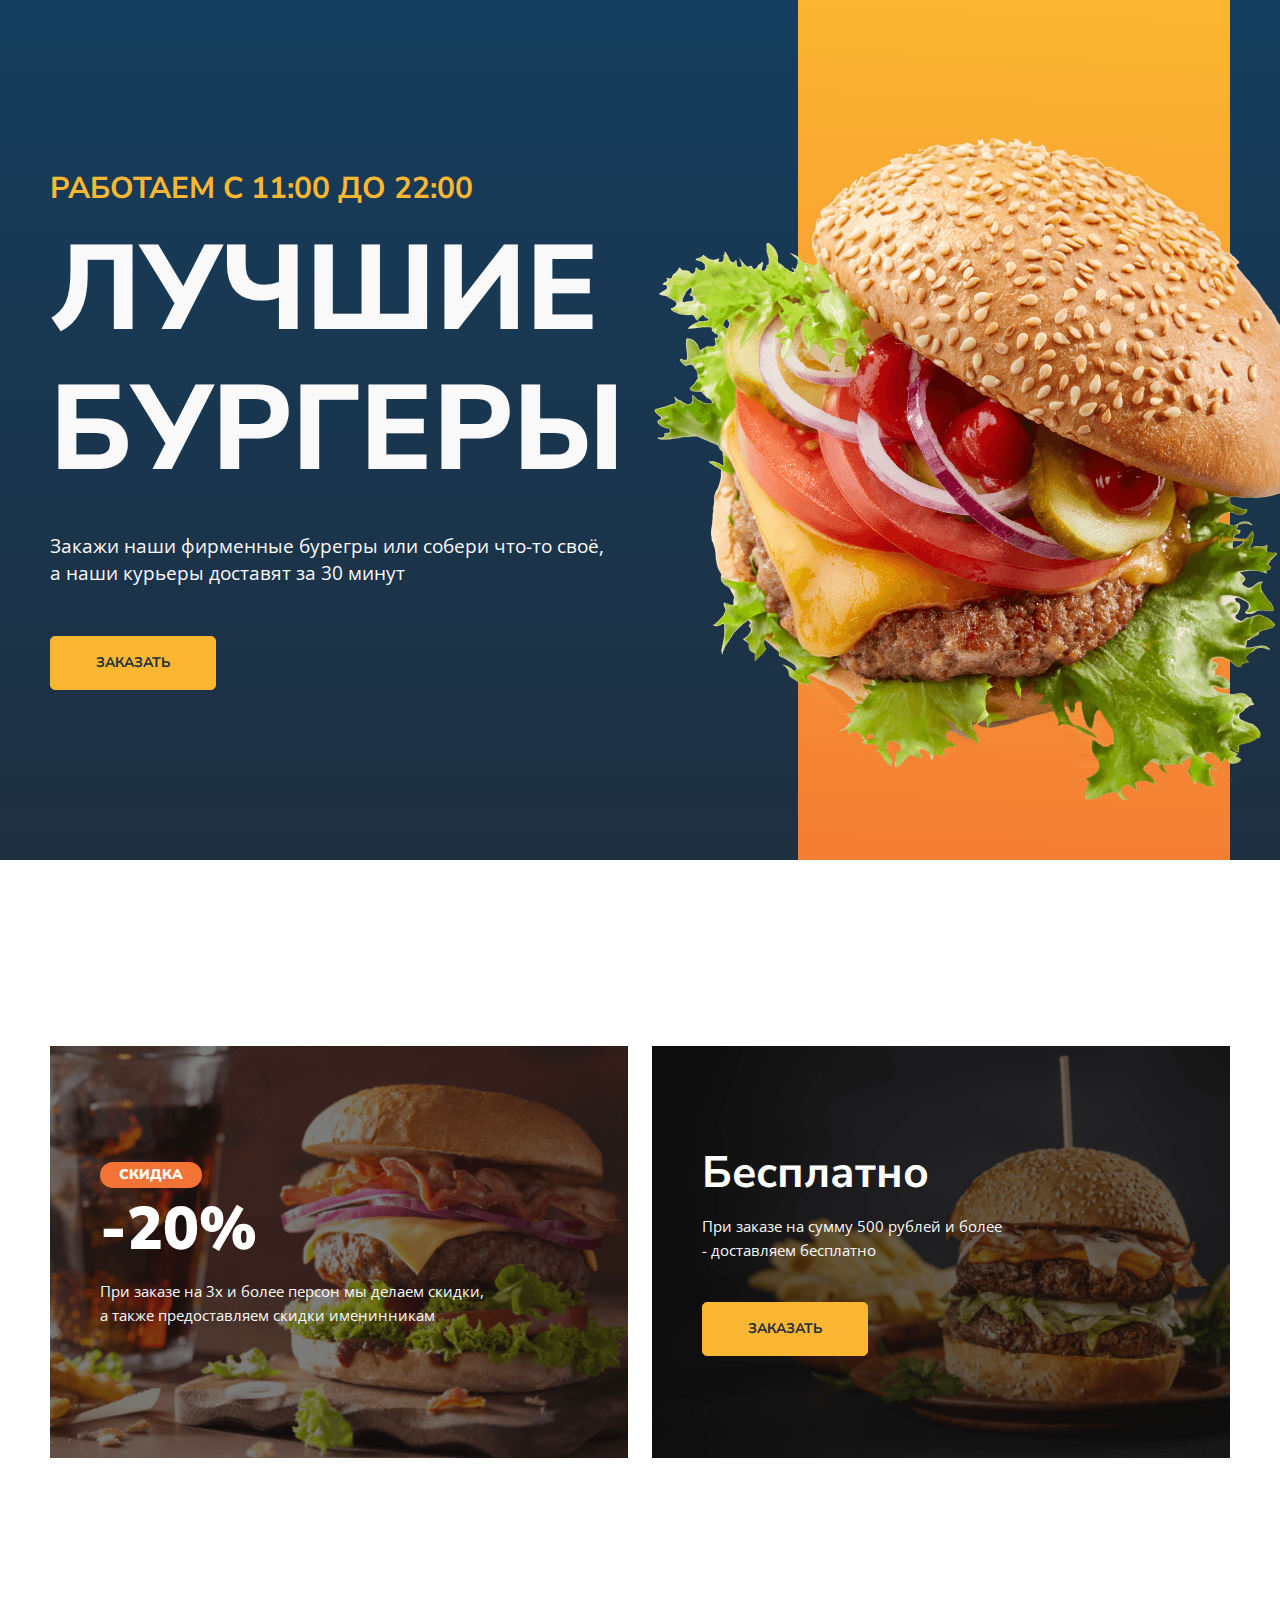
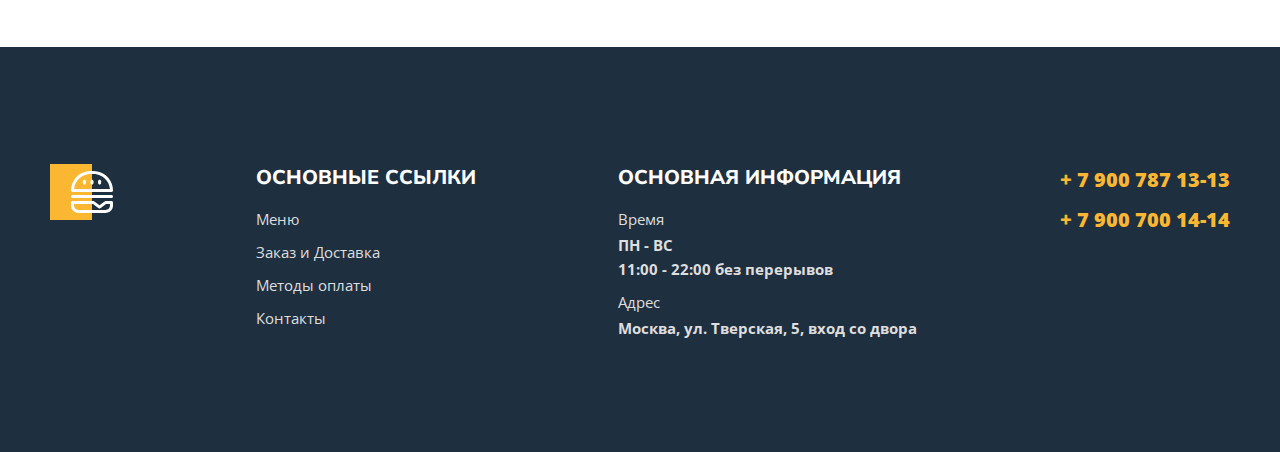
==== commit 5db5d38d: "add styles" ====
--- a/index.html
+++ b/index.html
@@ -19,7 +19,7 @@
                     <span>работаем с 11:00 до 22:00</span>
                     Лучшие бургеры
                 </h1>
-                <p class="content-text">Закажи наши фирменные бурегры или&nbspсобери что-то своё, а&nbspнаши курьеры доставят за 30 минут</p>
+                <p class="content-text">Закажи наши фирменные бурегры или&nbsp;собери что-то своё, а&nbsp;наши курьеры доставят за 30 минут</p>
                 <a class="content-link" href="menu.html">заказать</a>
             </div>
             <div class="visual">
@@ -33,7 +33,7 @@
             <div class="promo-left">
                 <p class="sale">Скидка</p>
                 <p class="cost">-20%</p>
-                <p class="promo-description">При заказе на 3х и более персон мы делаем скидки, а&nbspтакже предоставляем скидки именинникам</p>
+                <p class="promo-description">При заказе на 3х и более персон мы делаем скидки, а&nbsp;также предоставляем скидки именинникам</p>
             </div>
             <div class="promo-right">
                 <p class="free">Бесплатно</p>
@@ -75,7 +75,7 @@
                         </li>
                         <li>
                             <span>Адрес</span>
-                            Москва, ул. Тверская, 5, вход со&nbspдвора
+                            Москва, ул. Тверская, 5, вход со&nbsp;двора
                         </li>
                     </ul>
                 </div>
--- a/styles/main.css
+++ b/styles/main.css
@@ -222,7 +222,9 @@
     border-radius: 22px;
     color: #443737;
     font-size: 15px;
-    appearance: none;
+    -webkit-appearance: none;
+       -moz-appearance: none;
+            appearance: none;
     flex-basis: 279px;
     background-image: url(../images/arrow.svg);
     background-size: 12.79px 7.75px;
@@ -249,7 +251,8 @@
     left: 50%;
     top: 50%;
     transform: translate(-50%, -50%);
-    object-fit: cover;
+    -o-object-fit: cover;
+       object-fit: cover;
     width: 100%;
     height: 430px;
 }
@@ -331,7 +334,8 @@
 }
 .footer-list a {
     color: #DEDEDE;
-    text-decoration-line: none;
+    -webkit-text-decoration-line: none;
+            text-decoration-line: none;
     font-weight: 400;
 }
 .footer-list a:hover {
@@ -386,9 +390,7 @@
 }
 
 /* Style Index */
-body {
-    overflow-x: hidden;
-}
+
 .main {
     background: linear-gradient(180deg, #0C4C7B -100%, #1E2F40 100%);
 }
@@ -577,204 +579,6 @@
 
 /* Responsive */
 
-/* Index */
-
-@media (max-width: 1112px) {
-    .wrapper {
-        max-width: 738px;
-    }
-    .content {
-        padding-top: 42px;
-        padding-bottom: 122px;
-        padding-left: 13px;
-    }
-    .content-title {
-        font-size: 86px;
-        line-height: 1.16;
-    }
-    .content-title span {
-        font-size: 22px;
-        margin-bottom: 8px;
-    }
-    .content-text {
-        font-size: 14px;
-        line-height: 1.4;
-        margin-top: 21px;
-        margin-bottom: 14px;
-        max-width: 385px;
-    }
-    .content-link,
-    .promo a {
-        font-size: 13px;
-        padding: 17px 40px;
-    }
-    .visual-bg {
-        width: 198px;
-    }
-    .main img {
-        width: 471px;
-        height: 505px;
-        top: 124px;
-        right: -116px;
-    }
-    .promo {
-        padding-top: 108px;
-        padding-bottom: 0px;
-    }
-    .promo-left {
-        padding: 44px 30px;
-    }
-    .promo-right {
-        padding: 56px 30px;
-        background-position: -87px center;
-    }
-    .sale {
-    padding: 6px 21px;
-    }
-    cost {
-        margin-bottom: 0;
-    }
-    .free {
-        margin-top: 6px;
-    }
-    .promo-description {
-        margin-top: 11px;
-        margin-bottom: 14px;
-    }
-    .promo-right .promo-description {
-        margin-bottom: 0;
-    }
-}
-@media (max-width: 736px) {
-    .content {
-        padding-bottom: 50px;
-        padding-left: 15px;
-    }
-    .promo {
-        padding-top: 140px;
-        padding-bottom: 60px;
-    }
-    .promo .wrapper {
-        display: flex;
-        flex-direction: column;
-        gap: 20px;
-        align-items: center;
-        justify-content: center;
-    }
-    .promo-left {
-        padding: 43px 30px;
-    }
-    .promo-right {
-        padding: 58px 30px;
-    }
-    .promo-left, .promo-right {
-        width: 95%;        
-        background-position: 0px center;
-    }
-    .promo-description {
-        max-width: 375px;
-    }
-}
-@media (max-width: 736px) {
-    .visual-bg {
-        display: none;
-    }
-    .main img {
-    width: 400px;
-    height: 400px;
-    top: 170px;
-    right: -90px;
-    }
-}
-@media (max-width: 680px) {
-    .content {
-        padding-bottom: 105px;
-    }
-    .main img {
-        width: 380px;
-        height: 380px;
-        top: 230px;
-    }
-}
-@media (max-width: 601px) {
-    .main img {
-        width: 360px;
-        height: 360px;
-        top: 280px;
-    }
-}
-@media (max-width: 568px) {
-    .promo {
-        margin-bottom: 80px;
-    }
-}
-@media (max-width: 540px) {
-    .main img {
-        width: 340px;
-        height: 340px;
-        top: 292px;
-        right: -60px;
-    }
-}
-@media (max-width: 480px) {
-    .content {
-        padding-bottom: 170px;
-    }
-    .content-title {
-        font-size: 58px;
-    }
-    .content-title span {
-        font-size: 16px;
-    }
-    .main img {
-        width: 330px;
-        height: 330px;
-        top: 278px;
-        right: -16px;
-    }
-}
-@media (max-width: 460px) {
-    .main img {
-        right: 0;
-    }
-@media (max-width: 428px) {
-    .content {
-        padding-bottom: 190px;
-    }
-    .content-text {
-        max-width: 277px;
-    }
-    .main img {
-        top: 320px;
-        right: 34px;
-    }
-}
-@media (max-width: 414px) {
-    .content {
-        padding-bottom: 214px;
-    }
-    .main img {
-        top: 340px;
-        right: 46px;
-    }
-}
-@media (max-width: 375px) {
-    .main img {
-        top: 340px;
-        right: 90px;
-    }
-}
-@media (max-width: 340px) {
-    .main img {
-        right: 100px;
-    }
-}
-@media (max-width: 320px) {
-    .main img {
-        right: 120px;
-    }
-}
-
 /* Menu */
 
 @media (min-width: 1001px) {
@@ -810,11 +614,14 @@
         gap: 52px 15px;
     }
     .menu-grid-price {
-        margin-bottom: 24px;
+        margin-bottom: 16px;
     }
     .menu-other {
         overflow: hidden;
-        height: 605px;
+        height: 596px;
+    }
+    .menu .menu-other {
+        padding-top: 0;
     }
     .menu-other .menu-title {
         margin-top: 0;
@@ -908,7 +715,7 @@
     }
     .footer-list {
         margin-bottom: 40px;
-    
+    }
 }
 @media (max-width: 567px) {
     .title {
@@ -922,10 +729,19 @@
     }
     .bg {
         padding: 55px 0;
+        margin-bottom: 50px; 
     }
     .banner-box {
         background-position: 17% center;
         padding: 35px 24px 40px;
+        margin-bottom: 20px;
+    }
+    .banner-title {
+        font-size: 50px;
+    }
+    .banner-text {
+        font-size: 12px;
+        max-width: 200px;
     }
     .menu-title {
         font-size: 27px;
@@ -976,10 +792,6 @@
     
 }
 @media (max-width:414px) {
-    .title {
-        margin-top: 28px;
-        margin-bottom: 11px;
-    }
     .menu-grid-title {
         font-size: 13px;
     }
